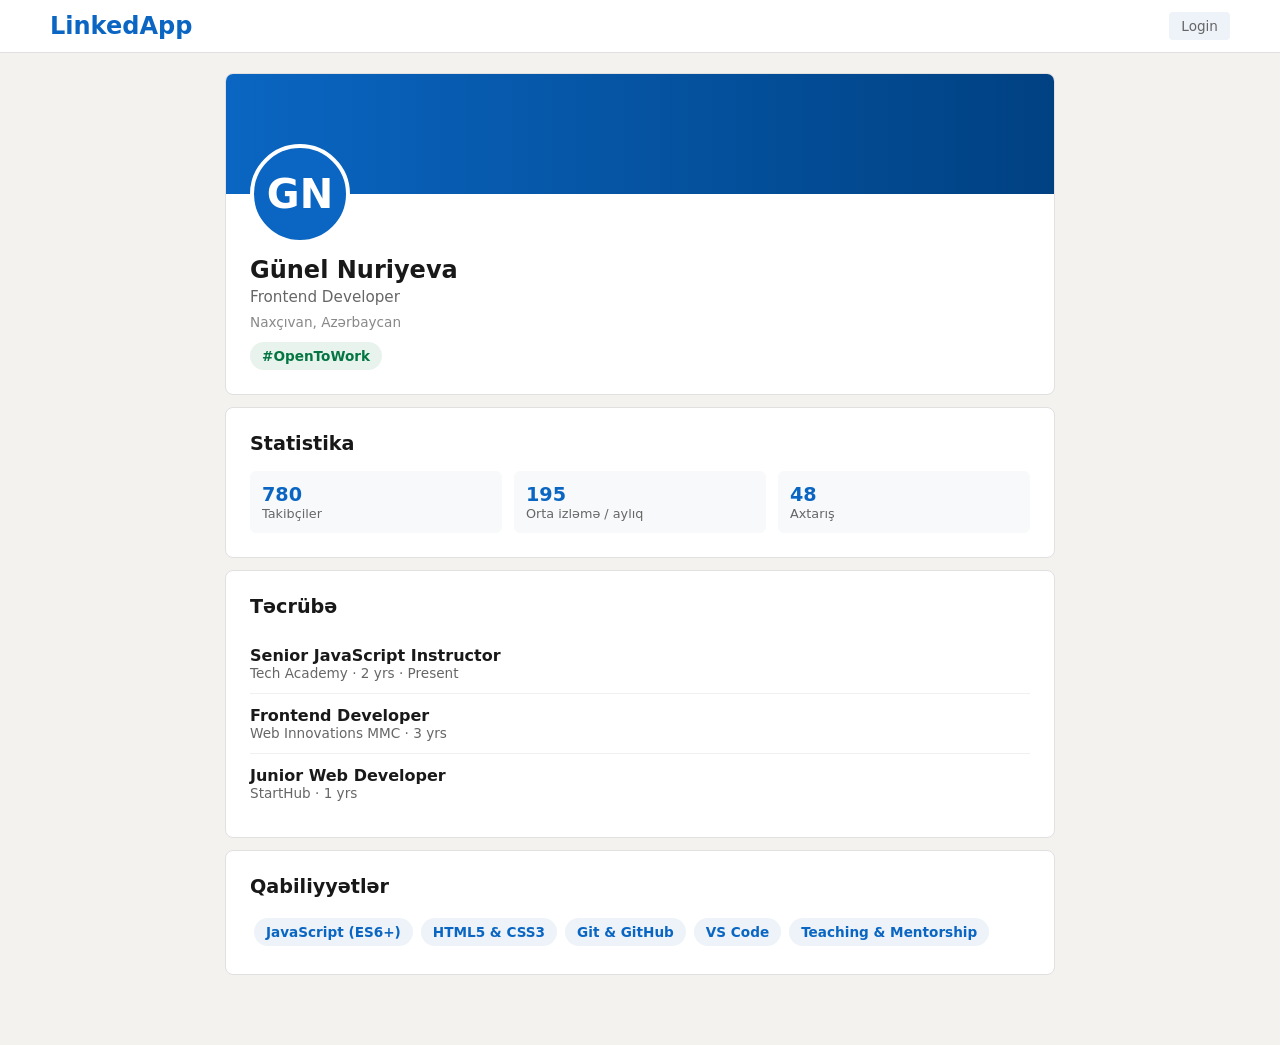
==== layiheler/linkedin-project-full-with-css/index.html @ 311952ad "linkedin project added" ====
<!DOCTYPE html>
<html lang="en">
<head>
  <meta charset="UTF-8">
  <meta name="viewport" content="width=device-width, initial-scale=1.0">
  <title>LinkedIn</title>
  <style>
    /* BASE STYLES */
    * {
      box-sizing: border-box;
      margin: 0;
      padding: 0;
      font-family: -apple-system, system-ui, BlinkMacSystemFont, "Segoe UI", Roboto, "Helvetica Neue", sans-serif;
    }

    body {
      background-color: #f3f2ef;
      color: rgba(0, 0, 0, 0.9);
      padding-bottom: 50px;
    }

    /* NAVBAR */
    .navbar {
      background-color: #ffffff;
      height: 53px;
      border-bottom: 1px solid #e0e0e0;
      display: flex;
      align-items: center;
      justify-content: space-between;
      padding: 0 50px;
      position: sticky;
      top: 0;
      z-index: 100;
    }

    .logo {
      color: #0a66c2;
      font-weight: bold;
      font-size: 1.5rem;
    }

    .nav-search {
      background-color: #edf3f8;
      border-radius: 4px;
      padding: 6px 12px;
      font-size: 0.85rem;
      color: #666;
    }

    /* CONTAINER */
    .container {
      max-width: 850px;
      margin: 20px auto;
      padding: 0 10px;
    }

    .card {
      background-color: #ffffff;
      border-radius: 8px;
      border: 1px solid #e0e0e0;
      margin-bottom: 12px;
      overflow: hidden;
    }

    /* PROFILE CARD */
    .cover-photo {
      height: 120px;
      background: linear-gradient(90deg, #0a66c2, #004182);
    }

    .profile-header {
      padding: 0 24px 24px 24px;
      position: relative;
    }

    .avatar-circle {
      width: 100px;
      height: 100px;
      border-radius: 50%;
      background-color: #0a66c2;
      color: white;
      font-size: 2.5rem;
      font-weight: bold;
      display: flex;
      align-items: center;
      justify-content: center;
      border: 4px solid #ffffff;
      margin-top: -50px;
      margin-bottom: 12px;
    }

    .profile-name {
      font-size: 1.5rem;
      font-weight: 600;
    }

    .profile-headline {
      font-size: 0.95rem;
      color: #666;
      margin-top: 4px;
    }

    .profile-location {
      font-size: 0.85rem;
      color: #888;
      margin-top: 8px;
    }

    .badge-status {
      display: inline-block;
      margin-top: 12px;
      padding: 6px 12px;
      border-radius: 16px;
      font-size: 0.85rem;
      font-weight: 600;
    }

    .status-open { background-color: #e8f3ee; color: #057642; }
    .status-busy { background-color: #fce8e6; color: #c00; }

    /* SECTION CARDS */
    .card-body {
      padding: 24px;
    }

    .section-title {
      font-size: 1.2rem;
      font-weight: 600;
      margin-bottom: 16px;
      color: #181818;
    }

    /* ANALYTICS METRICS */
    .analytics-grid {
      display: grid;
      grid-template-columns: repeat(3, 1fr);
      gap: 12px;
    }

    .metric-box {
      background-color: #f8f9fa;
      padding: 12px;
      border-radius: 6px;
    }

    .metric-number {
      font-size: 1.2rem;
      font-weight: bold;
      color: #0a66c2;
    }

    .metric-label {
      font-size: 0.8rem;
      color: #666;
    }

    /* EXPERIENCE & SKILLS */
    .item-row {
      border-bottom: 1px solid #f0f0f0;
      padding: 12px 0;
    }

    .item-row:last-child {
      border-bottom: none;
    }

    .item-title {
      font-weight: 600;
      font-size: 1rem;
    }

    .item-subtitle {
      font-size: 0.85rem;
      color: #666;
    }

    .skill-pill {
      display: inline-block;
      background-color: #edf3f8;
      color: #0a66c2;
      padding: 6px 12px;
      border-radius: 16px;
      font-size: 0.85rem;
      font-weight: 600;
      margin: 4px;
    }
  </style>
</head>
<body>

  <div class="navbar">
    <div class="logo">LinkedApp</div>
    <div class="nav-search">Login</div>
   
  </div>

  <div class="container">

    <div class="card">
      <div class="cover-photo"></div>
      <div class="profile-header">
        <script>
          // Module 1, Lesson 7: Object
          const profile = {
            firstName: "Günel",
            lastName: "Nuriyeva",
            headline: "Frontend Developer",
            location: "Naxçıvan, Azərbaycan",
            isOpenToWork: true,
            getInitials: function() {
              return this.firstName[0] + this.lastName[0];
            }
          };

          // Module 1, Lesson 4: Ternary Operator
          let statusBadge = profile.isOpenToWork 
            ? `<span class="badge-status status-open">#OpenToWork</span>` 
            : `<span class="badge-status status-busy">Currently Employed</span>`;

          document.write(`
            <div class="avatar-circle">${profile.getInitials()}</div>
            <div class="profile-name">${profile.firstName} ${profile.lastName}</div>
            <div class="profile-headline">${profile.headline}</div>
            <div class="profile-location">${profile.location}</div>
            ${statusBadge}
          `);
        </script>
      </div>
    </div>

    <div class="card">
      <div class="card-body">
        <h2 class="section-title">Statistika</h2>
        <script>
          // Module 1, Lesson 6: Arrays
          let profileViewsPerMonth = [120, 150, 200, 310]; // Past 4 months
          
          // Module 1, Lesson 8: Loops
          let totalViews = 0;
          for (let i = 0; i < profileViewsPerMonth.length; i++) {
            totalViews += profileViewsPerMonth[i];
          }

          // Module 1, Lesson 5: Arrow Function
          const calculateAverage = (total, count) => (total / count).toFixed(0);

          let avgViews = calculateAverage(totalViews, profileViewsPerMonth.length);

          document.write(`
            <div class="analytics-grid">
              <div class="metric-box">
                <div class="metric-number">${totalViews}</div>
                <div class="metric-label">Takibçiler</div>
              </div>
              <div class="metric-box">
                <div class="metric-number">${avgViews}</div>
                <div class="metric-label">Orta izləmə / aylıq</div>
              </div>
              <div class="metric-box">
                <div class="metric-number">48</div>
                <div class="metric-label">Axtarış</div>
              </div>
            </div>
          `);
        </script>
      </div>
    </div>

    <div class="card">
      <div class="card-body">
        <h2 class="section-title">Təcrübə</h2>
        <script>
          // Module 1, Lesson 7: Array of Objects
          const experiences = [
            { title: "Senior JavaScript Instructor", company: "Tech Academy", years: 2, current: true },
            { title: "Frontend Developer", company: "Web Innovations MMC", years: 3, current: false },
            { title: "Junior Web Developer", company: "StartHub", years: 1, current: false }
          ];

          // Module 1, Lesson 8: for...of loop
          for (let exp of experiences) {
            // Module 1, Lesson 4: Conditions
            let durationText = exp.current ? `${exp.years} yrs · Present` : `${exp.years} yrs`;

            document.write(`
              <div class="item-row">
                <div class="item-title">${exp.title}</div>
                <div class="item-subtitle">${exp.company} · ${durationText}</div>
              </div>
            `);
          }
        </script>
      </div>
    </div>

    <div class="card">
      <div class="card-body">
        <h2 class="section-title">Qabiliyyətlər</h2>
        <script>
          // Module 2, Lesson 9: Array Methods (filter, forEach)
          const skillsList = [
            { name: "JavaScript (ES6+)", category: "tech" },
            { name: "HTML5 & CSS3", category: "tech" },
            { name: "Git & GitHub", category: "tools" },
            { name: "VS Code", category: "tools" },
            { name: "Teaching & Mentorship", category: "soft" }
          ];

          // Module 2, Lesson 9: filter() method
          let techSkills = skillsList.filter(skill => skill.category === "tech");

          document.write(`<div>`);
          
          // Module 2, Lesson 9: forEach() method
          skillsList.forEach(skill => {
            document.write(`<span class="skill-pill">${skill.name}</span>`);
          });

          document.write(`</div>`);
        </script>
      </div>
    </div>

  </div>

</body>
</html>
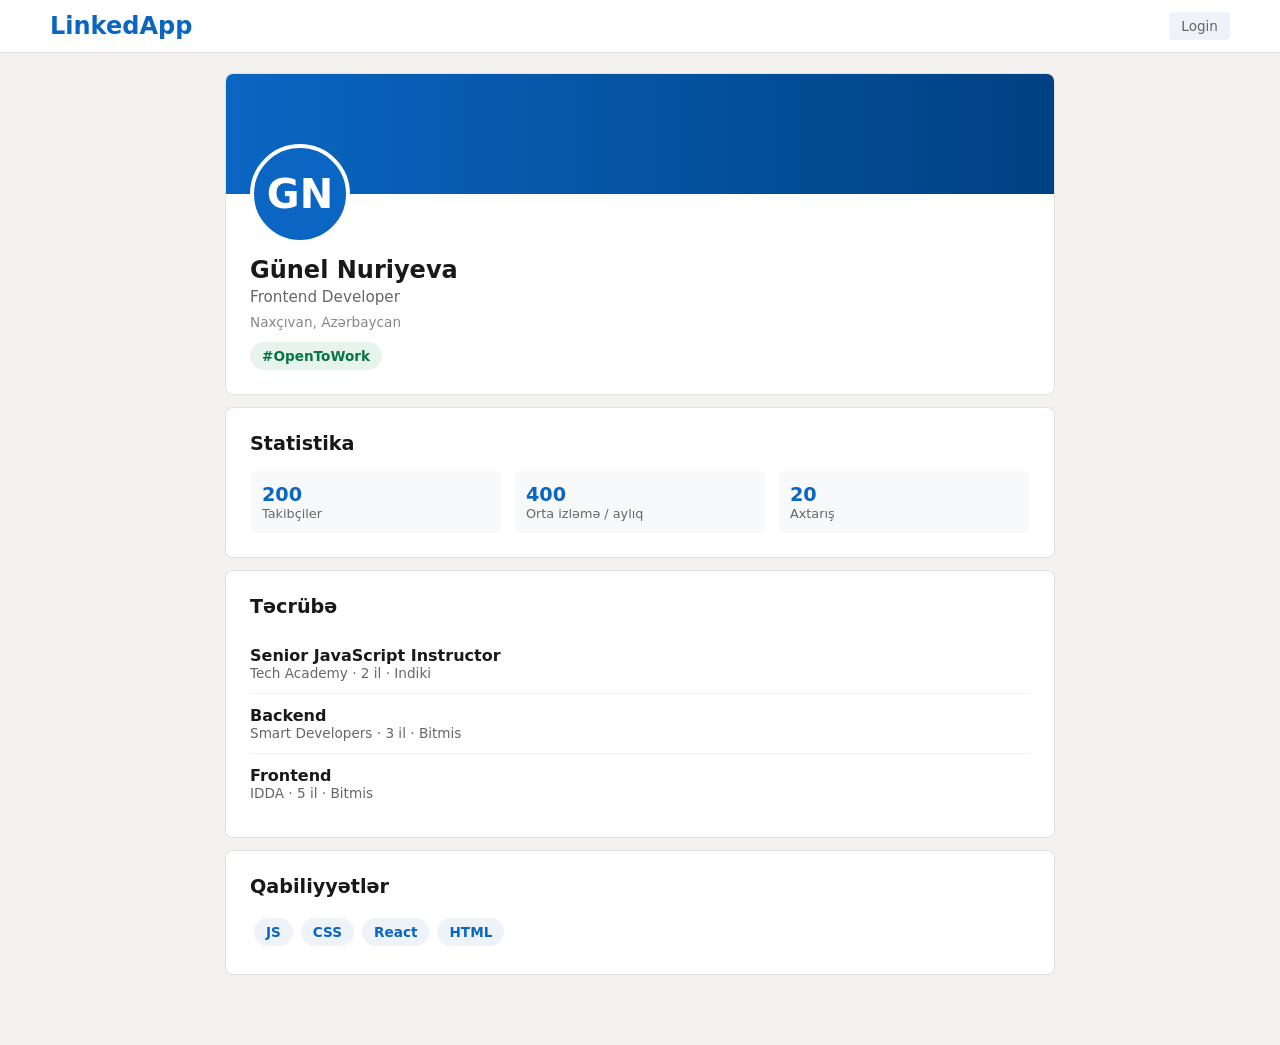
==== commit e993e259: "magaza project added" ====
--- a/layiheler/linkedin-project-full-with-css/index.html
+++ b/layiheler/linkedin-project-full-with-css/index.html
@@ -1,5 +1,6 @@
 <!DOCTYPE html>
 <html lang="en">
+
 <head>
   <meta charset="UTF-8">
   <meta name="viewport" content="width=device-width, initial-scale=1.0">
@@ -115,8 +116,15 @@
       font-weight: 600;
     }
 
-    .status-open { background-color: #e8f3ee; color: #057642; }
-    .status-busy { background-color: #fce8e6; color: #c00; }
+    .status-open {
+      background-color: #e8f3ee;
+      color: #057642;
+    }
+
+    .status-busy {
+      background-color: #fce8e6;
+      color: #c00;
+    }
 
     /* SECTION CARDS */
     .card-body {
@@ -185,13 +193,15 @@
       margin: 4px;
     }
   </style>
+  <script src="script.js"></script>
 </head>
+
 <body>
 
   <div class="navbar">
     <div class="logo">LinkedApp</div>
     <div class="nav-search">Login</div>
-   
+
   </div>
 
   <div class="container">
@@ -207,14 +217,14 @@
             headline: "Frontend Developer",
             location: "Naxçıvan, Azərbaycan",
             isOpenToWork: true,
-            getInitials: function() {
+            getInitials: function () {
               return this.firstName[0] + this.lastName[0];
             }
           };
 
           // Module 1, Lesson 4: Ternary Operator
-          let statusBadge = profile.isOpenToWork 
-            ? `<span class="badge-status status-open">#OpenToWork</span>` 
+          let statusBadge = profile.isOpenToWork
+            ? `<span class="badge-status status-open">#OpenToWork</span>`
             : `<span class="badge-status status-busy">Currently Employed</span>`;
 
           document.write(`
@@ -231,38 +241,26 @@
     <div class="card">
       <div class="card-body">
         <h2 class="section-title">Statistika</h2>
-        <script>
-          // Module 1, Lesson 6: Arrays
-          let profileViewsPerMonth = [120, 150, 200, 310]; // Past 4 months
+        <div class="analytics-grid">
+          <script>
+            document.write(`
+             <div class="metric-box">
+               <div class="metric-number">${stats.takibciler}</div>
+               <div class="metric-label">Takibçiler</div>
+            </div>
+            <div class="metric-box">
+              <div class="metric-number">${stats.ortaIzleme}</div>
+              <div class="metric-label">Orta izləmə / aylıq</div>
+            </div>
+            <div class="metric-box">
+              <div class="metric-number">${stats.axtaris}</div>
+              <div class="metric-label">Axtarış</div>
+            </div>
+            `)
+          </script>
+         
           
-          // Module 1, Lesson 8: Loops
-          let totalViews = 0;
-          for (let i = 0; i < profileViewsPerMonth.length; i++) {
-            totalViews += profileViewsPerMonth[i];
-          }
-
-          // Module 1, Lesson 5: Arrow Function
-          const calculateAverage = (total, count) => (total / count).toFixed(0);
-
-          let avgViews = calculateAverage(totalViews, profileViewsPerMonth.length);
-
-          document.write(`
-            <div class="analytics-grid">
-              <div class="metric-box">
-                <div class="metric-number">${totalViews}</div>
-                <div class="metric-label">Takibçiler</div>
-              </div>
-              <div class="metric-box">
-                <div class="metric-number">${avgViews}</div>
-                <div class="metric-label">Orta izləmə / aylıq</div>
-              </div>
-              <div class="metric-box">
-                <div class="metric-number">48</div>
-                <div class="metric-label">Axtarış</div>
-              </div>
-            </div>
-          `);
-        </script>
+        </div>
       </div>
     </div>
 
@@ -270,25 +268,14 @@
       <div class="card-body">
         <h2 class="section-title">Təcrübə</h2>
         <script>
-          // Module 1, Lesson 7: Array of Objects
-          const experiences = [
-            { title: "Senior JavaScript Instructor", company: "Tech Academy", years: 2, current: true },
-            { title: "Frontend Developer", company: "Web Innovations MMC", years: 3, current: false },
-            { title: "Junior Web Developer", company: "StartHub", years: 1, current: false }
-          ];
-
-          // Module 1, Lesson 8: for...of loop
-          for (let exp of experiences) {
-            // Module 1, Lesson 4: Conditions
-            let durationText = exp.current ? `${exp.years} yrs · Present` : `${exp.years} yrs`;
-
+          tecrube.map(i => {
             document.write(`
-              <div class="item-row">
-                <div class="item-title">${exp.title}</div>
-                <div class="item-subtitle">${exp.company} · ${durationText}</div>
-              </div>
-            `);
-          }
+             <div class="item-row">
+              <div class="item-title">${i.vezife}</div>
+              <div class="item-subtitle">${i.sirket} · ${i.muddet} · ${i.status}</div>
+            </div>
+            `)
+          })
         </script>
       </div>
     </div>
@@ -296,32 +283,19 @@
     <div class="card">
       <div class="card-body">
         <h2 class="section-title">Qabiliyyətlər</h2>
-        <script>
-          // Module 2, Lesson 9: Array Methods (filter, forEach)
-          const skillsList = [
-            { name: "JavaScript (ES6+)", category: "tech" },
-            { name: "HTML5 & CSS3", category: "tech" },
-            { name: "Git & GitHub", category: "tools" },
-            { name: "VS Code", category: "tools" },
-            { name: "Teaching & Mentorship", category: "soft" }
-          ];
-
-          // Module 2, Lesson 9: filter() method
-          let techSkills = skillsList.filter(skill => skill.category === "tech");
-
-          document.write(`<div>`);
-          
-          // Module 2, Lesson 9: forEach() method
-          skillsList.forEach(skill => {
-            document.write(`<span class="skill-pill">${skill.name}</span>`);
-          });
-
-          document.write(`</div>`);
-        </script>
+        <div>
+          <script>
+            skills.map(i => {
+              document.write(`<span class="skill-pill">${i}</span>`)
+            })
+          </script>
+        
+        </div>
       </div>
     </div>
 
   </div>
 
 </body>
+
 </html>
